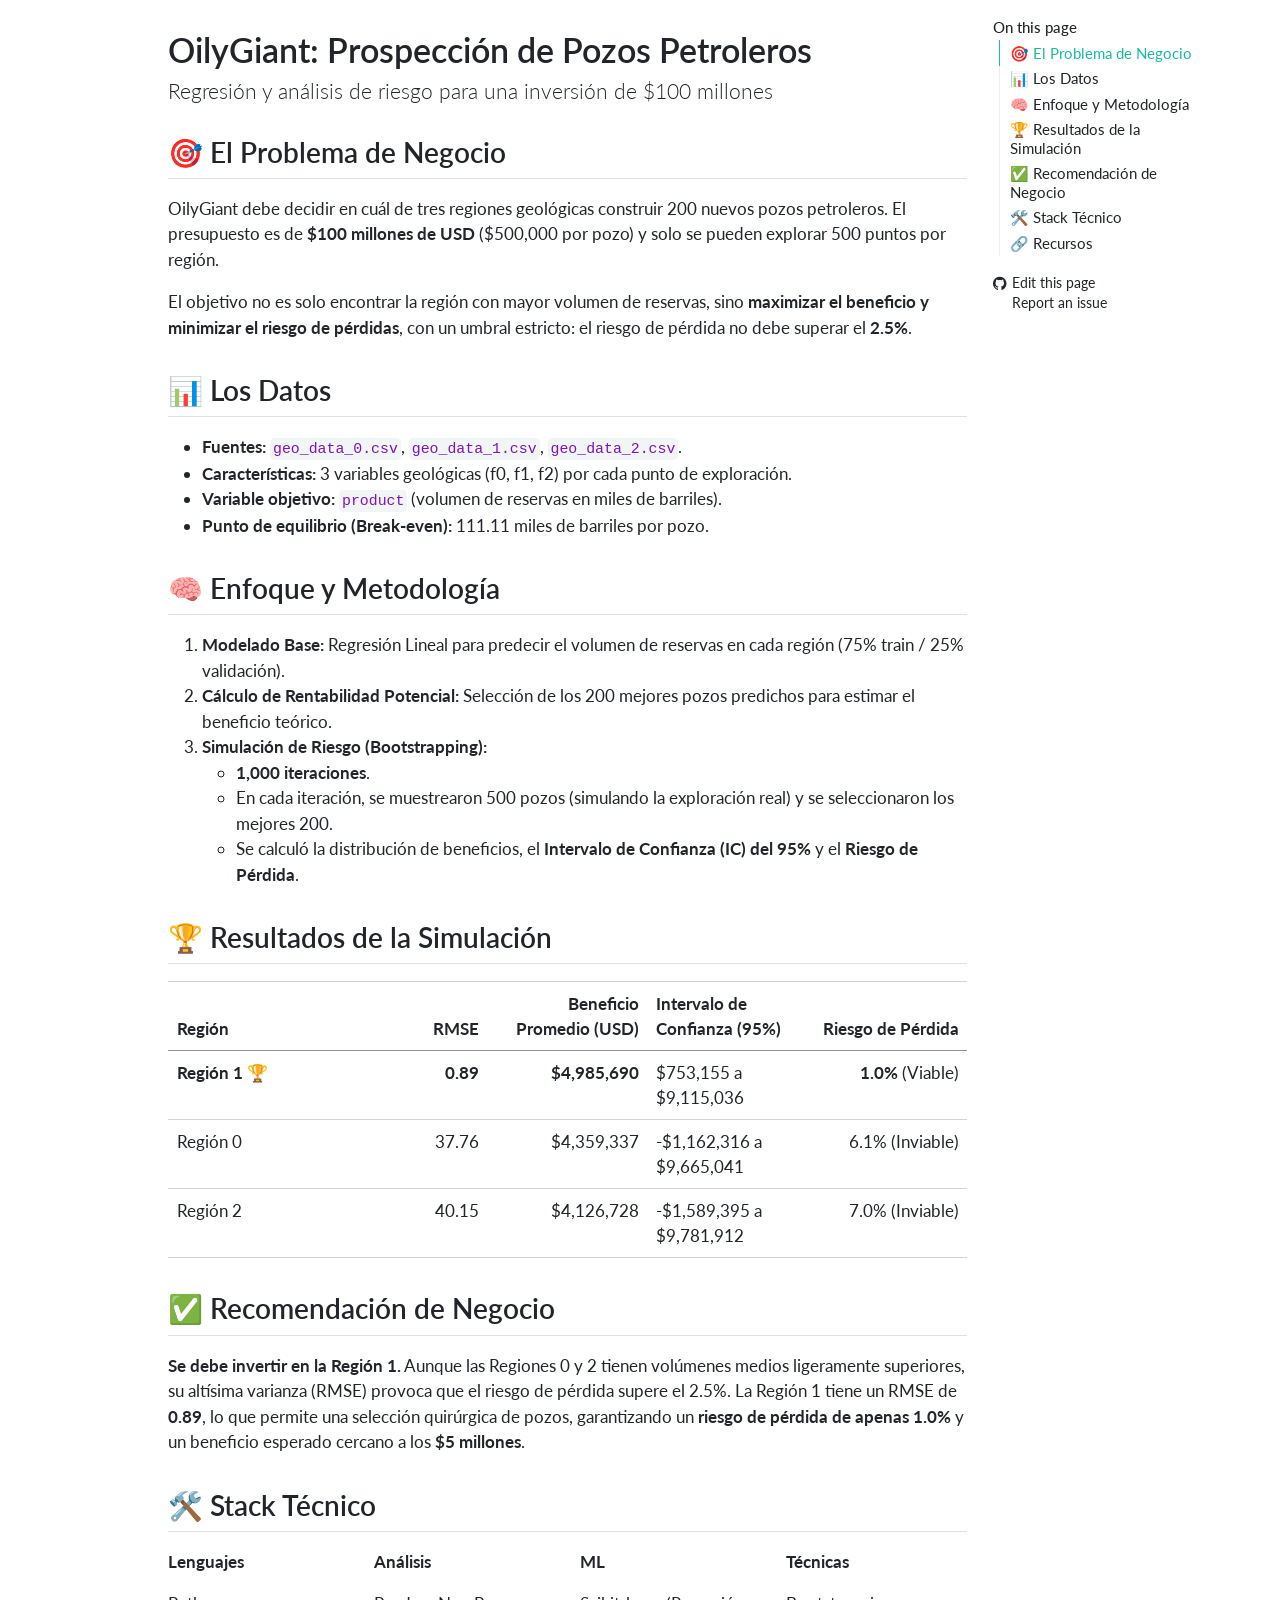
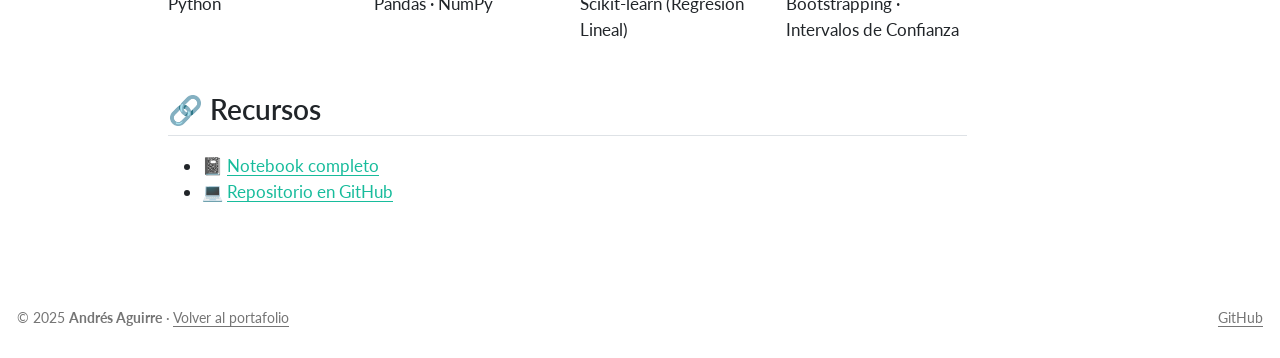
==== docs/index.html @ 96a45a3e "Añadida página web del proyecto Oilygiant" ====
<!DOCTYPE html>
<html xmlns="http://www.w3.org/1999/xhtml" lang="en" xml:lang="en"><head>

<meta charset="utf-8">
<meta name="generator" content="quarto-1.11.9">

<meta name="viewport" content="width=device-width, initial-scale=1.0, user-scalable=yes">


<title>OilyGiant: Prospección de Pozos Petroleros – OilyGiant — Prospección de Pozos Petroleros</title>
<style>
/* Default styles provided by pandoc.
** See https://pandoc.org/MANUAL.html#variables-for-html for config info.
*/
span.smallcaps{font-variant: small-caps;}
div.columns{display: flex; gap: 1.5em;}
div.column{flex: auto;}
@media screen {
div.columns{gap: min(4vw, 1.5em);}
div.column{overflow-x: auto;}
}
div.hanging-indent{margin-left: 1.5em; text-indent: -1.5em;}
ul.task-list{list-style: none;}
ul.task-list li input[type="checkbox"] {
  width: 0.8em;
  margin: 0 0.8em 0.2em -1em; /* quarto-specific, see https://github.com/quarto-dev/quarto-cli/issues/4556 */ 
  vertical-align: middle;
}
</style>


<script src="site_libs/quarto-nav/quarto-nav.js"></script>
<script src="site_libs/clipboard/clipboard.min.js"></script>
<script src="site_libs/quarto-search/autocomplete.umd.js"></script>
<script src="site_libs/quarto-search/fuse.min.js"></script>
<script src="site_libs/quarto-search/quarto-search.js"></script>
<meta name="quarto:offset" content="./">
<script src="site_libs/quarto-html/quarto.js" type="module"></script>
<script src="site_libs/quarto-html/tabsets/tabsets.js" type="module"></script>
<script src="site_libs/quarto-html/scrollable-regions/scrollable-regions.js" type="module"></script>
<script src="site_libs/quarto-html/popper.min.js"></script>
<script src="site_libs/quarto-html/tippy.umd.min.js"></script>
<script src="site_libs/quarto-html/anchor.min.js"></script>
<link href="site_libs/quarto-html/tippy.css" rel="stylesheet">
<link href="site_libs/quarto-html/quarto-syntax-highlighting-63b5708e65d6cd79cd7618c58d0c21e7.css" rel="stylesheet" id="quarto-text-highlighting-styles">
<script src="site_libs/bootstrap/bootstrap.min.js"></script>
<link href="site_libs/bootstrap/bootstrap-icons.css" rel="stylesheet">
<link href="site_libs/bootstrap/bootstrap-cc5e3c4564e6a35ead1008eca639be7c.min.css" rel="stylesheet" append-hash="true" id="quarto-bootstrap" data-mode="light">
<script id="quarto-search-options" type="application/json">{
  "location": "sidebar",
  "copy-button": false,
  "collapse-after": 3,
  "panel-placement": "start",
  "type": "textbox",
  "limit": 50,
  "keyboard-shortcut": [
    "f",
    "/",
    "s"
  ],
  "show-item-context": false,
  "language": {
    "search-no-results-text": "No results",
    "search-matching-documents-text": "matching documents",
    "search-copy-link-title": "Copy link to search",
    "search-hide-matches-text": "Hide additional matches",
    "search-more-match-text": "more match in this document",
    "search-more-matches-text": "more matches in this document",
    "search-clear-button-title": "Clear",
    "search-text-placeholder": "",
    "search-detached-cancel-button-title": "Cancel",
    "search-submit-button-title": "Submit",
    "search-label": "Search"
  }
}</script>


</head>

<body class="quarto-light"><a id="quarto-skip-link" class="visually-hidden-focusable" href="#quarto-document-content">Skip to main content</a>

<div id="quarto-search-results"></div>
<!-- content -->
<div id="quarto-content" class="quarto-container page-columns page-rows-contents page-layout-article">
<!-- sidebar -->
<!-- margin-sidebar -->
    <div id="quarto-margin-sidebar" class="sidebar margin-sidebar">
        <nav id="TOC" role="doc-toc" aria-labelledby="toc-title" class="toc-active">
    <h2 id="toc-title">On this page</h2>
   
  <ul>
  <li><a href="#el-problema-de-negocio" id="toc-el-problema-de-negocio" class="nav-link active" data-scroll-target="#el-problema-de-negocio">🎯 El Problema de Negocio</a></li>
  <li><a href="#los-datos" id="toc-los-datos" class="nav-link" data-scroll-target="#los-datos">📊 Los Datos</a></li>
  <li><a href="#enfoque-y-metodología" id="toc-enfoque-y-metodología" class="nav-link" data-scroll-target="#enfoque-y-metodología">🧠 Enfoque y Metodología</a></li>
  <li><a href="#resultados-de-la-simulación" id="toc-resultados-de-la-simulación" class="nav-link" data-scroll-target="#resultados-de-la-simulación">🏆 Resultados de la Simulación</a></li>
  <li><a href="#recomendación-de-negocio" id="toc-recomendación-de-negocio" class="nav-link" data-scroll-target="#recomendación-de-negocio">✅ Recomendación de Negocio</a></li>
  <li><a href="#stack-técnico" id="toc-stack-técnico" class="nav-link" data-scroll-target="#stack-técnico">🛠️ Stack Técnico</a></li>
  <li><a href="#recursos" id="toc-recursos" class="nav-link" data-scroll-target="#recursos">🔗 Recursos</a></li>
  </ul>
<div class="toc-actions"><ul><li><a href="https://github.com/andagui-ds/oilygiant-oil-well-investment/edit/main/index.qmd" class="toc-action"><i class="bi bi-github"></i>Edit this page</a></li><li><a href="https://github.com/andagui-ds/oilygiant-oil-well-investment/issues/new" class="toc-action"><i class="bi empty"></i>Report an issue</a></li></ul></div></nav>
    </div>
<!-- main -->
<main class="content" id="quarto-document-content" tabindex="-1">

<header id="title-block-header" class="quarto-title-block default">
<div class="quarto-title">
<h1 class="title">OilyGiant: Prospección de Pozos Petroleros</h1>
<p class="subtitle lead">Regresión y análisis de riesgo para una inversión de $100 millones</p>
</div>



<div class="quarto-title-meta">

    
  
    
  </div>
  


</header>


<section id="el-problema-de-negocio" class="level2">
<h2 class="anchored" data-anchor-id="el-problema-de-negocio">🎯 El Problema de Negocio</h2>
<p>OilyGiant debe decidir en cuál de tres regiones geológicas construir 200 nuevos pozos petroleros. El presupuesto es de <strong>$100 millones de USD</strong> ($500,000 por pozo) y solo se pueden explorar 500 puntos por región.</p>
<p>El objetivo no es solo encontrar la región con mayor volumen de reservas, sino <strong>maximizar el beneficio y minimizar el riesgo de pérdidas</strong>, con un umbral estricto: el riesgo de pérdida no debe superar el <strong>2.5%</strong>.</p>
</section>
<section id="los-datos" class="level2">
<h2 class="anchored" data-anchor-id="los-datos">📊 Los Datos</h2>
<ul>
<li><strong>Fuentes:</strong> <code>geo_data_0.csv</code>, <code>geo_data_1.csv</code>, <code>geo_data_2.csv</code>.</li>
<li><strong>Características:</strong> 3 variables geológicas (f0, f1, f2) por cada punto de exploración.</li>
<li><strong>Variable objetivo:</strong> <code>product</code> (volumen de reservas en miles de barriles).</li>
<li><strong>Punto de equilibrio (Break-even):</strong> 111.11 miles de barriles por pozo.</li>
</ul>
</section>
<section id="enfoque-y-metodología" class="level2">
<h2 class="anchored" data-anchor-id="enfoque-y-metodología">🧠 Enfoque y Metodología</h2>
<ol type="1">
<li><strong>Modelado Base:</strong> Regresión Lineal para predecir el volumen de reservas en cada región (75% train / 25% validación).</li>
<li><strong>Cálculo de Rentabilidad Potencial:</strong> Selección de los 200 mejores pozos predichos para estimar el beneficio teórico.</li>
<li><strong>Simulación de Riesgo (Bootstrapping):</strong>
<ul>
<li><strong>1,000 iteraciones</strong>.</li>
<li>En cada iteración, se muestrearon 500 pozos (simulando la exploración real) y se seleccionaron los mejores 200.</li>
<li>Se calculó la distribución de beneficios, el <strong>Intervalo de Confianza (IC) del 95%</strong> y el <strong>Riesgo de Pérdida</strong>.</li>
</ul></li>
</ol>
</section>
<section id="resultados-de-la-simulación" class="level2">
<h2 class="anchored" data-anchor-id="resultados-de-la-simulación">🏆 Resultados de la Simulación</h2>
<table class="caption-top table">
<colgroup>
<col style="width: 20%">
<col style="width: 20%">
<col style="width: 20%">
<col style="width: 20%">
<col style="width: 20%">
</colgroup>
<thead>
<tr class="header">
<th style="text-align: left;">Región</th>
<th style="text-align: right;">RMSE</th>
<th style="text-align: right;">Beneficio Promedio (USD)</th>
<th style="text-align: left;">Intervalo de Confianza (95%)</th>
<th style="text-align: right;">Riesgo de Pérdida</th>
</tr>
</thead>
<tbody>
<tr class="odd">
<td style="text-align: left;"><strong>Región 1</strong> 🏆</td>
<td style="text-align: right;"><strong>0.89</strong></td>
<td style="text-align: right;"><strong>$4,985,690</strong></td>
<td style="text-align: left;">$753,155 a $9,115,036</td>
<td style="text-align: right;"><strong>1.0%</strong> (Viable)</td>
</tr>
<tr class="even">
<td style="text-align: left;">Región 0</td>
<td style="text-align: right;">37.76</td>
<td style="text-align: right;">$4,359,337</td>
<td style="text-align: left;">-$1,162,316 a $9,665,041</td>
<td style="text-align: right;">6.1% (Inviable)</td>
</tr>
<tr class="odd">
<td style="text-align: left;">Región 2</td>
<td style="text-align: right;">40.15</td>
<td style="text-align: right;">$4,126,728</td>
<td style="text-align: left;">-$1,589,395 a $9,781,912</td>
<td style="text-align: right;">7.0% (Inviable)</td>
</tr>
</tbody>
</table>
</section>
<section id="recomendación-de-negocio" class="level2">
<h2 class="anchored" data-anchor-id="recomendación-de-negocio">✅ Recomendación de Negocio</h2>
<p><strong>Se debe invertir en la Región 1.</strong> Aunque las Regiones 0 y 2 tienen volúmenes medios ligeramente superiores, su altísima varianza (RMSE) provoca que el riesgo de pérdida supere el 2.5%. La Región 1 tiene un RMSE de <strong>0.89</strong>, lo que permite una selección quirúrgica de pozos, garantizando un <strong>riesgo de pérdida de apenas 1.0%</strong> y un beneficio esperado cercano a los <strong>$5 millones</strong>.</p>
</section>
<section id="stack-técnico" class="level2">
<h2 class="anchored" data-anchor-id="stack-técnico">🛠️ Stack Técnico</h2>
<div class="grid">
<div class="g-col-6 g-col-md-3">
<p><strong>Lenguajes</strong></p>
<p>Python</p>
</div>
<div class="g-col-6 g-col-md-3">
<p><strong>Análisis</strong></p>
<p>Pandas · NumPy</p>
</div>
<div class="g-col-6 g-col-md-3">
<p><strong>ML</strong></p>
<p>Scikit-learn (Regresión Lineal)</p>
</div>
<div class="g-col-6 g-col-md-3">
<p><strong>Técnicas</strong></p>
<p>Bootstrapping · Intervalos de Confianza</p>
</div>
</div>
</section>
<section id="recursos" class="level2">
<h2 class="anchored" data-anchor-id="recursos">🔗 Recursos</h2>
<ul>
<li>📓 <a href="notebooks/analisis-oilygiant.ipynb" target="_blank">Notebook completo</a></li>
<li>💻 <a href="https://github.com/andagui-ds/oilygiant-oil-well-investment" target="_blank">Repositorio en GitHub</a></li>
</ul>


</section>

</main> <!-- /main -->
<script id="quarto-html-after-body" type="application/javascript">
  window.document.addEventListener("DOMContentLoaded", function (event) {
    const icon = "";
    const anchorJS = new window.AnchorJS();
    anchorJS.options = {
      placement: 'right',
      icon: icon
    };
    anchorJS.add('.anchored');
    const isCodeAnnotation = (el) => {
      for (const clz of el.classList) {
        if (clz.startsWith('code-annotation-')) {                     
          return true;
        }
      }
      return false;
    }
    const onCopySuccess = function(e) {
      // button target
      const button = e.trigger;
      // don't keep focus
      button.blur();
      // flash "checked"
      button.classList.add('code-copy-button-checked');
      var currentTitle = button.getAttribute("title");
      button.setAttribute("title", "Copied!");
      let tooltip;
      if (window.bootstrap) {
        button.setAttribute("data-bs-toggle", "tooltip");
        button.setAttribute("data-bs-placement", "left");
        button.setAttribute("data-bs-title", "Copied!");
        tooltip = new bootstrap.Tooltip(button, 
          { trigger: "manual", 
            customClass: "code-copy-button-tooltip",
            offset: [0, -8]});
        tooltip.show();    
      }
      setTimeout(function() {
        if (tooltip) {
          tooltip.hide();
          button.removeAttribute("data-bs-title");
          button.removeAttribute("data-bs-toggle");
          button.removeAttribute("data-bs-placement");
        }
        button.setAttribute("title", currentTitle);
        button.classList.remove('code-copy-button-checked');
      }, 1000);
      // clear code selection
      e.clearSelection();
    }
    const getTextToCopy = function(trigger) {
      const outerScaffold = trigger.parentElement.cloneNode(true);
      const codeEl = outerScaffold.querySelector('code');
      for (const childEl of codeEl.children) {
        if (isCodeAnnotation(childEl)) {
          childEl.remove();
        }
      }
      return codeEl.innerText;
    }
    const clipboard = new window.ClipboardJS('.code-copy-button:not([data-in-quarto-modal])', {
      text: getTextToCopy
    });
    clipboard.on('success', onCopySuccess);
    if (window.document.getElementById('quarto-embedded-source-code-modal')) {
      const clipboardModal = new window.ClipboardJS('.code-copy-button[data-in-quarto-modal]', {
        text: getTextToCopy,
        container: window.document.getElementById('quarto-embedded-source-code-modal')
      });
      clipboardModal.on('success', onCopySuccess);
    }
      var localhostRegex = new RegExp(/^(?:http|https):\/\/localhost\:?[0-9]*\//);
      var mailtoRegex = new RegExp(/^mailto:/);
        var filterRegex = new RegExp('/' + window.location.host + '/');
      var isInternal = (href) => {
          return filterRegex.test(href) || localhostRegex.test(href) || mailtoRegex.test(href);
      }
      // Inspect non-navigation links and adorn them if external
      window.quartoDecorateExternalLinks = function (root) {
     var links = (root || window.document).querySelectorAll('a[href]:not(.nav-link):not(.navbar-brand):not(.toc-action):not(.sidebar-link):not(.sidebar-item-toggle):not(.pagination-link):not(.no-external):not([aria-hidden]):not(.dropdown-item):not(.quarto-navigation-tool):not(.about-link)');
      for (var i=0; i<links.length; i++) {
        const link = links[i];
        if (!isInternal(link.href)) {
          // undo the damage that might have been done by quarto-nav.js in the case of
          // links that we want to consider external
          if (link.dataset.originalHref !== undefined) {
            link.href = link.dataset.originalHref;
          }
          if (!link.classList.contains('no-external-icon')) {
          }
        }
      }
      };
      window.quartoDecorateExternalLinks(window.document);
    // Esc closes the popup (WCAG 1.4.13) and focus leaving both trigger and
    // popup closes it (WCAG 2.4.11); tippy handles neither for interactive popups.
    const hideOnEscAndFocusOut = {
      name: 'hideOnEscAndFocusOut',
      defaultValue: true,
      fn(instance) {
        const dismiss = () => {
          // A show scheduled by the trigger delay would otherwise reopen it
          instance.clearDelayTimeouts();
          instance.hide();
        };
        const onKeyDown = (event) => {
          if (event.key !== 'Escape') {
            return;
          }
          // Keep Esc from also reaching page handlers (e.g. reveal.js overview),
          // except an open reveal.js slide menu, which Esc should close too.
          // The menu handles keys only when its keyboard option is on.
          const menuHandlesEsc = window.Reveal?.getPlugin?.('menu')?.isOpen() &&
            window.Reveal.getConfig().menu?.keyboard !== false;
          if (!menuHandlesEsc) {
            event.stopPropagation();
          }
          if (instance.popper.contains(window.document.activeElement)) {
            // Disabled while refocusing so the focus trigger does not reopen it
            instance.disable();
            instance.reference.focus();
            instance.enable();
          }
          dismiss();
        };
        const onFocusOut = (event) => {
          const target = event.relatedTarget;
          if (target && !instance.reference.contains(target) &&
              !instance.popper.contains(target)) {
            dismiss();
          }
        };
        // On the trigger too: a click trigger (code-annotations: select) has no
        // blur handling. Attached for the instance's lifetime so leaving the
        // trigger also cancels a show still pending on the trigger delay.
        instance.reference.addEventListener('focusout', onFocusOut);
        return {
          onShow() {
            window.document.addEventListener('keydown', onKeyDown, true);
            instance.popper.addEventListener('focusout', onFocusOut);
          },
          onHide() {
            window.document.removeEventListener('keydown', onKeyDown, true);
            instance.popper.removeEventListener('focusout', onFocusOut);
          },
          onDestroy() {
            instance.reference.removeEventListener('focusout', onFocusOut);
          },
        };
      },
    };
    function tippyHover(el, contentFn, onTriggerFn, onUntriggerFn) {
      const config = {
        allowHTML: true,
        maxWidth: 500,
        delay: 100,
        arrow: false,
        appendTo: function(el) {
            return el.parentElement;
        },
        interactive: true,
        interactiveBorder: 10,
        theme: 'quarto',
        placement: 'bottom-start',
        plugins: [hideOnEscAndFocusOut],
      };
      if (contentFn) {
        config.content = contentFn;
      }
      if (onTriggerFn) {
        config.onTrigger = onTriggerFn;
      }
      if (onUntriggerFn) {
        config.onUntrigger = onUntriggerFn;
      }
      window.tippy(el, config); 
    }
    const noterefs = window.document.querySelectorAll('a[role="doc-noteref"]');
    for (var i=0; i<noterefs.length; i++) {
      const ref = noterefs[i];
      tippyHover(ref, function() {
        // use id or data attribute instead here
        let href = ref.getAttribute('data-footnote-href') || ref.getAttribute('href');
        try { href = new URL(href).hash; } catch {}
        const id = href.replace(/^#\/?/, "");
        const note = window.document.getElementById(id);
        if (note) {
          return note.innerHTML;
        } else {
          return "";
        }
      });
    }
    const xrefs = window.document.querySelectorAll('a.quarto-xref');
    const processXRef = (id, note) => {
      // Strip column container classes
      const stripColumnClz = (el) => {
        el.classList.remove("page-full", "page-columns");
        if (el.children) {
          for (const child of el.children) {
            stripColumnClz(child);
          }
        }
      }
      stripColumnClz(note)
      if (id === null || id.startsWith('sec-')) {
        // Special case sections, only their first couple elements
        const container = document.createElement("div");
        if (note.children && note.children.length > 2) {
          container.appendChild(note.children[0].cloneNode(true));
          for (let i = 1; i < note.children.length; i++) {
            const child = note.children[i];
            if (child.tagName === "P" && child.innerText === "") {
              continue;
            } else {
              container.appendChild(child.cloneNode(true));
              break;
            }
          }
          if (window.Quarto?.typesetMath) {
            window.Quarto.typesetMath(container);
          }
          return container.innerHTML
        } else {
          if (window.Quarto?.typesetMath) {
            window.Quarto.typesetMath(note);
          }
          return note.innerHTML;
        }
      } else {
        // Remove any anchor links if they are present
        const anchorLink = note.querySelector('a.anchorjs-link');
        if (anchorLink) {
          anchorLink.remove();
        }
        if (window.Quarto?.typesetMath) {
          window.Quarto.typesetMath(note);
        }
        if (note.classList.contains("callout")) {
          return note.outerHTML;
        } else {
          return note.innerHTML;
        }
      }
    }
    for (var i=0; i<xrefs.length; i++) {
      const xref = xrefs[i];
      tippyHover(xref, undefined, function(instance) {
        instance.disable();
        let url = xref.getAttribute('href');
        let hash = undefined; 
        if (url.startsWith('#')) {
          hash = url;
        } else {
          try { hash = new URL(url).hash; } catch {}
        }
        if (hash) {
          const id = hash.replace(/^#\/?/, "");
          const note = window.document.getElementById(id);
          if (note !== null) {
            try {
              const html = processXRef(id, note.cloneNode(true));
              instance.setContent(html);
            } finally {
              instance.enable();
              instance.show();
            }
          } else {
            // See if we can fetch this
            fetch(url.split('#')[0])
            .then(res => res.text())
            .then(html => {
              const parser = new DOMParser();
              const htmlDoc = parser.parseFromString(html, "text/html");
              const note = htmlDoc.getElementById(id);
              if (note !== null) {
                const html = processXRef(id, note);
                instance.setContent(html);
              } 
            }).finally(() => {
              instance.enable();
              instance.show();
            });
          }
        } else {
          // See if we can fetch a full url (with no hash to target)
          // This is a special case and we should probably do some content thinning / targeting
          fetch(url)
          .then(res => res.text())
          .then(html => {
            const parser = new DOMParser();
            const htmlDoc = parser.parseFromString(html, "text/html");
            const note = htmlDoc.querySelector('main.content');
            if (note !== null) {
              // This should only happen for chapter cross references
              // (since there is no id in the URL)
              // remove the first header
              if (note.children.length > 0 && note.children[0].tagName === "HEADER") {
                note.children[0].remove();
              }
              const html = processXRef(null, note);
              instance.setContent(html);
            } 
          }).finally(() => {
            instance.enable();
            instance.show();
          });
        }
      }, function(instance) {
      });
    }
        let selectedAnnoteEl;
        const selectorForAnnotation = ( cell, annotation) => {
          let cellAttr = 'data-code-cell="' + cell + '"';
          let lineAttr = 'data-code-annotation="' +  annotation + '"';
          const selector = 'span[' + cellAttr + '][' + lineAttr + ']';
          return selector;
        }
        const selectCodeLines = (annoteEl) => {
          const doc = window.document;
          const targetCell = annoteEl.getAttribute("data-target-cell");
          const targetAnnotation = annoteEl.getAttribute("data-target-annotation");
          const annoteSpan = window.document.querySelector(selectorForAnnotation(targetCell, targetAnnotation));
          const lines = annoteSpan.getAttribute("data-code-lines").split(",");
          const lineIds = lines.map((line) => {
            return targetCell + "-" + line;
          })
          // Each band is positioned against its own containing block, which is
          // not the offsetParent of the lines, so place it from client rects.
          const placeBand = (band, firstEl, lastEl, codeBlock) => {
            const container = band.offsetParent;
            if (container === null) {
              return;
            }
            const containerRect = container.getBoundingClientRect();
            // Reveal.js scales slides with a transform, so convert client
            // pixels back to the CSS pixels of the container.
            const scale = containerRect.height / container.offsetHeight || 1;
            const firstRect = firstEl.getBoundingClientRect();
            const lastRect = lastEl.getBoundingClientRect();
            const top = (firstRect.top - containerRect.top) / scale - container.clientTop + container.scrollTop;
            const height = (lastRect.bottom - firstRect.top) / scale;
            band.style.top = top - 2 + "px";
            band.style.height = height + 4 + "px";
            if (codeBlock) {
              // Without the copy button wrapper, the containing block is wider
              // than the code block, so span the code block explicitly.
              const blockRect = codeBlock.getBoundingClientRect();
              band.style.left = (blockRect.left - containerRect.left) / scale - container.clientLeft + container.scrollLeft + "px";
              band.style.width = blockRect.width / scale + "px";
            }
          };
          if (lineIds.length > 0) {
            const el = window.document.getElementById(lineIds[0]);
            const lastEl = window.document.getElementById(lineIds[lineIds.length - 1]);
            const parent = el.parentElement.parentElement;
            // cook up a div (if necessary) and position it
            let div = window.document.getElementById("code-annotation-line-highlight");
            if (div === null) {
              div = window.document.createElement("div");
              div.setAttribute("id", "code-annotation-line-highlight");
              div.style.position = 'absolute';
              parent.appendChild(div);
            }
            placeBand(div, el, lastEl, parent.closest("div.sourceCode") || parent);
            let gutterDiv = window.document.getElementById("code-annotation-line-highlight-gutter");
            if (gutterDiv === null) {
              gutterDiv = window.document.createElement("div");
              gutterDiv.setAttribute("id", "code-annotation-line-highlight-gutter");
              gutterDiv.style.position = 'absolute';
              const codeCell = window.document.getElementById(targetCell);
              const gutter = codeCell.querySelector('.code-annotation-gutter');
              gutter.appendChild(gutterDiv);
            }
            placeBand(gutterDiv, el, lastEl);
            selectedAnnoteEl = annoteEl;
          }
        };
        const unselectCodeLines = () => {
          const elementsIds = ["code-annotation-line-highlight", "code-annotation-line-highlight-gutter"];
          elementsIds.forEach((elId) => {
            const div = window.document.getElementById(elId);
            if (div) {
              div.remove();
            }
          });
          selectedAnnoteEl = undefined;
        };
          // Handle positioning of the toggle
      window.addEventListener(
        "resize",
        throttle(() => {
          elRect = undefined;
          if (selectedAnnoteEl) {
            selectCodeLines(selectedAnnoteEl);
          }
        }, 10)
      );
      function throttle(fn, ms) {
      let throttle = false;
      let timer;
        return (...args) => {
          if(!throttle) { // first call gets through
              fn.apply(this, args);
              throttle = true;
          } else { // all the others get throttled
              if(timer) clearTimeout(timer); // cancel #2
              timer = setTimeout(() => {
                fn.apply(this, args);
                timer = throttle = false;
              }, ms);
          }
        };
      }
        // Attach click handler to the DT
        const annoteDls = window.document.querySelectorAll('dt[data-target-cell]');
        for (const annoteDlNode of annoteDls) {
          annoteDlNode.addEventListener('click', (event) => {
            const clickedEl = event.target;
            if (clickedEl !== selectedAnnoteEl) {
              unselectCodeLines();
              const activeEl = window.document.querySelector('dt[data-target-cell].code-annotation-active');
              if (activeEl) {
                activeEl.classList.remove('code-annotation-active');
              }
              selectCodeLines(clickedEl);
              clickedEl.classList.add('code-annotation-active');
            } else {
              // Unselect the line
              unselectCodeLines();
              clickedEl.classList.remove('code-annotation-active');
            }
          });
        }
    const findCites = (el) => {
      const parentEl = el.parentElement;
      if (parentEl) {
        const cites = parentEl.dataset.cites;
        if (cites) {
          return {
            el,
            cites: cites.split(' ')
          };
        } else {
          return findCites(el.parentElement)
        }
      } else {
        return undefined;
      }
    };
    var bibliorefs = window.document.querySelectorAll('a[role="doc-biblioref"]');
    for (var i=0; i<bibliorefs.length; i++) {
      const ref = bibliorefs[i];
      const citeInfo = findCites(ref);
      if (citeInfo) {
        tippyHover(citeInfo.el, function() {
          var popup = window.document.createElement('div');
          citeInfo.cites.forEach(function(cite) {
            var citeDiv = window.document.createElement('div');
            citeDiv.classList.add('hanging-indent');
            citeDiv.classList.add('csl-entry');
            var biblioDiv = window.document.getElementById('ref-' + cite);
            if (biblioDiv) {
              citeDiv.innerHTML = biblioDiv.innerHTML;
            }
            popup.appendChild(citeDiv);
          });
          return popup.innerHTML;
        });
      }
    }
  });
  </script>
  <script type="application/javascript">
  window.quartoScrollableRegionsLabels = {"code":"Scrollable code","output":"Scrollable output"};
  </script>
</div> <!-- /content -->
<footer class="footer">
  <div class="nav-footer">
    <div class="nav-footer-left">
<p>© 2025 <strong>Andrés Aguirre</strong> · <a href="https://andagui-ds.github.io/portfolio/">Volver al portafolio</a></p>
</div>   
    <div class="nav-footer-center">
      &nbsp;
    <div class="toc-actions d-sm-block d-md-none"><ul><li><a href="https://github.com/andagui-ds/oilygiant-oil-well-investment/edit/main/index.qmd" class="toc-action"><i class="bi bi-github"></i>Edit this page</a></li><li><a href="https://github.com/andagui-ds/oilygiant-oil-well-investment/issues/new" class="toc-action"><i class="bi empty"></i>Report an issue</a></li></ul></div></div>
    <div class="nav-footer-right">
<p><a href="https://github.com/andagui-ds/oilygiant-oil-well-investment">GitHub</a></p>
</div>
  </div>
</footer>




</body></html>
---- docs/site_libs/quarto-html/tippy.css ----
.tippy-box[data-animation=fade][data-state=hidden]{opacity:0}[data-tippy-root]{max-width:calc(100vw - 10px)}.tippy-box{position:relative;background-color:#333;color:#fff;border-radius:4px;font-size:14px;line-height:1.4;white-space:normal;outline:0;transition-property:transform,visibility,opacity}.tippy-box[data-placement^=top]>.tippy-arrow{bottom:0}.tippy-box[data-placement^=top]>.tippy-arrow:before{bottom:-7px;left:0;border-width:8px 8px 0;border-top-color:initial;transform-origin:center top}.tippy-box[data-placement^=bottom]>.tippy-arrow{top:0}.tippy-box[data-placement^=bottom]>.tippy-arrow:before{top:-7px;left:0;border-width:0 8px 8px;border-bottom-color:initial;transform-origin:center bottom}.tippy-box[data-placement^=left]>.tippy-arrow{right:0}.tippy-box[data-placement^=left]>.tippy-arrow:before{border-width:8px 0 8px 8px;border-left-color:initial;right:-7px;transform-origin:center left}.tippy-box[data-placement^=right]>.tippy-arrow{left:0}.tippy-box[data-placement^=right]>.tippy-arrow:before{left:-7px;border-width:8px 8px 8px 0;border-right-color:initial;transform-origin:center right}.tippy-box[data-inertia][data-state=visible]{transition-timing-function:cubic-bezier(.54,1.5,.38,1.11)}.tippy-arrow{width:16px;height:16px;color:#333}.tippy-arrow:before{content:"";position:absolute;border-color:transparent;border-style:solid}.tippy-content{position:relative;padding:5px 9px;z-index:1}
---- docs/site_libs/quarto-html/quarto-syntax-highlighting-63b5708e65d6cd79cd7618c58d0c21e7.css ----
/* quarto syntax highlight colors */
:root {
  --quarto-hl-ot-color: #003B4F;
  --quarto-hl-at-color: #657422;
  --quarto-hl-ss-color: #20794D;
  --quarto-hl-an-color: #5E5E5E;
  --quarto-hl-fu-color: #4758AB;
  --quarto-hl-st-color: #20794D;
  --quarto-hl-cf-color: #003B4F;
  --quarto-hl-op-color: #5E5E5E;
  --quarto-hl-er-color: #AD0000;
  --quarto-hl-bn-color: #AD0000;
  --quarto-hl-al-color: #AD0000;
  --quarto-hl-va-color: #111111;
  --quarto-hl-bu-color: inherit;
  --quarto-hl-ex-color: inherit;
  --quarto-hl-pp-color: #AD0000;
  --quarto-hl-in-color: #5E5E5E;
  --quarto-hl-vs-color: #20794D;
  --quarto-hl-wa-color: #5E5E5E;
  --quarto-hl-do-color: #5E5E5E;
  --quarto-hl-im-color: #00769E;
  --quarto-hl-ch-color: #20794D;
  --quarto-hl-dt-color: #AD0000;
  --quarto-hl-fl-color: #AD0000;
  --quarto-hl-co-color: #5E5E5E;
  --quarto-hl-cv-color: #5E5E5E;
  --quarto-hl-cn-color: #8f5902;
  --quarto-hl-sc-color: #5E5E5E;
  --quarto-hl-dv-color: #AD0000;
  --quarto-hl-kw-color: #003B4F;
}

/* other quarto variables */
:root {
  --quarto-font-monospace: SFMono-Regular, Menlo, Monaco, Consolas, "Liberation Mono", "Courier New", monospace;
}

/* syntax highlight based on Pandoc's rules */
pre > code.sourceCode > span {
  color: #003B4F;
}

code.sourceCode > span {
  color: #003B4F;
}

div.sourceCode,
div.sourceCode pre.sourceCode {
  color: #003B4F;
}

/* Normal */
code span {
  color: #003B4F;
}

/* Alert */
code span.al {
  color: #AD0000;
  font-style: inherit;
}

/* Annotation */
code span.an {
  color: #5E5E5E;
  font-style: inherit;
}

/* Attribute */
code span.at {
  color: #657422;
  font-style: inherit;
}

/* BaseN */
code span.bn {
  color: #AD0000;
  font-style: inherit;
}

/* BuiltIn */
code span.bu {
  font-style: inherit;
}

/* ControlFlow */
code span.cf {
  color: #003B4F;
  font-weight: bold;
  font-style: inherit;
}

/* Char */
code span.ch {
  color: #20794D;
  font-style: inherit;
}

/* Constant */
code span.cn {
  color: #8f5902;
  font-style: inherit;
}

/* Comment */
code span.co {
  color: #5E5E5E;
  font-style: inherit;
}

/* CommentVar */
code span.cv {
  color: #5E5E5E;
  font-style: italic;
}

/* Documentation */
code span.do {
  color: #5E5E5E;
  font-style: italic;
}

/* DataType */
code span.dt {
  color: #AD0000;
  font-style: inherit;
}

/* DecVal */
code span.dv {
  color: #AD0000;
  font-style: inherit;
}

/* Error */
code span.er {
  color: #AD0000;
  font-style: inherit;
}

/* Extension */
code span.ex {
  font-style: inherit;
}

/* Float */
code span.fl {
  color: #AD0000;
  font-style: inherit;
}

/* Function */
code span.fu {
  color: #4758AB;
  font-style: inherit;
}

/* Import */
code span.im {
  color: #00769E;
  font-style: inherit;
}

/* Information */
code span.in {
  color: #5E5E5E;
  font-style: inherit;
}

/* Keyword */
code span.kw {
  color: #003B4F;
  font-weight: bold;
  font-style: inherit;
}

/* Operator */
code span.op {
  color: #5E5E5E;
  font-style: inherit;
}

/* Other */
code span.ot {
  color: #003B4F;
  font-style: inherit;
}

/* Preprocessor */
code span.pp {
  color: #AD0000;
  font-style: inherit;
}

/* SpecialChar */
code span.sc {
  color: #5E5E5E;
  font-style: inherit;
}

/* SpecialString */
code span.ss {
  color: #20794D;
  font-style: inherit;
}

/* String */
code span.st {
  color: #20794D;
  font-style: inherit;
}

/* Variable */
code span.va {
  color: #111111;
  font-style: inherit;
}

/* VerbatimString */
code span.vs {
  color: #20794D;
  font-style: inherit;
}

/* Warning */
code span.wa {
  color: #5E5E5E;
  font-style: italic;
}

.prevent-inlining {
  content: "</";
}

/*# sourceMappingURL=054cc16b9e9817627be6994582d2ffb5.css.map */
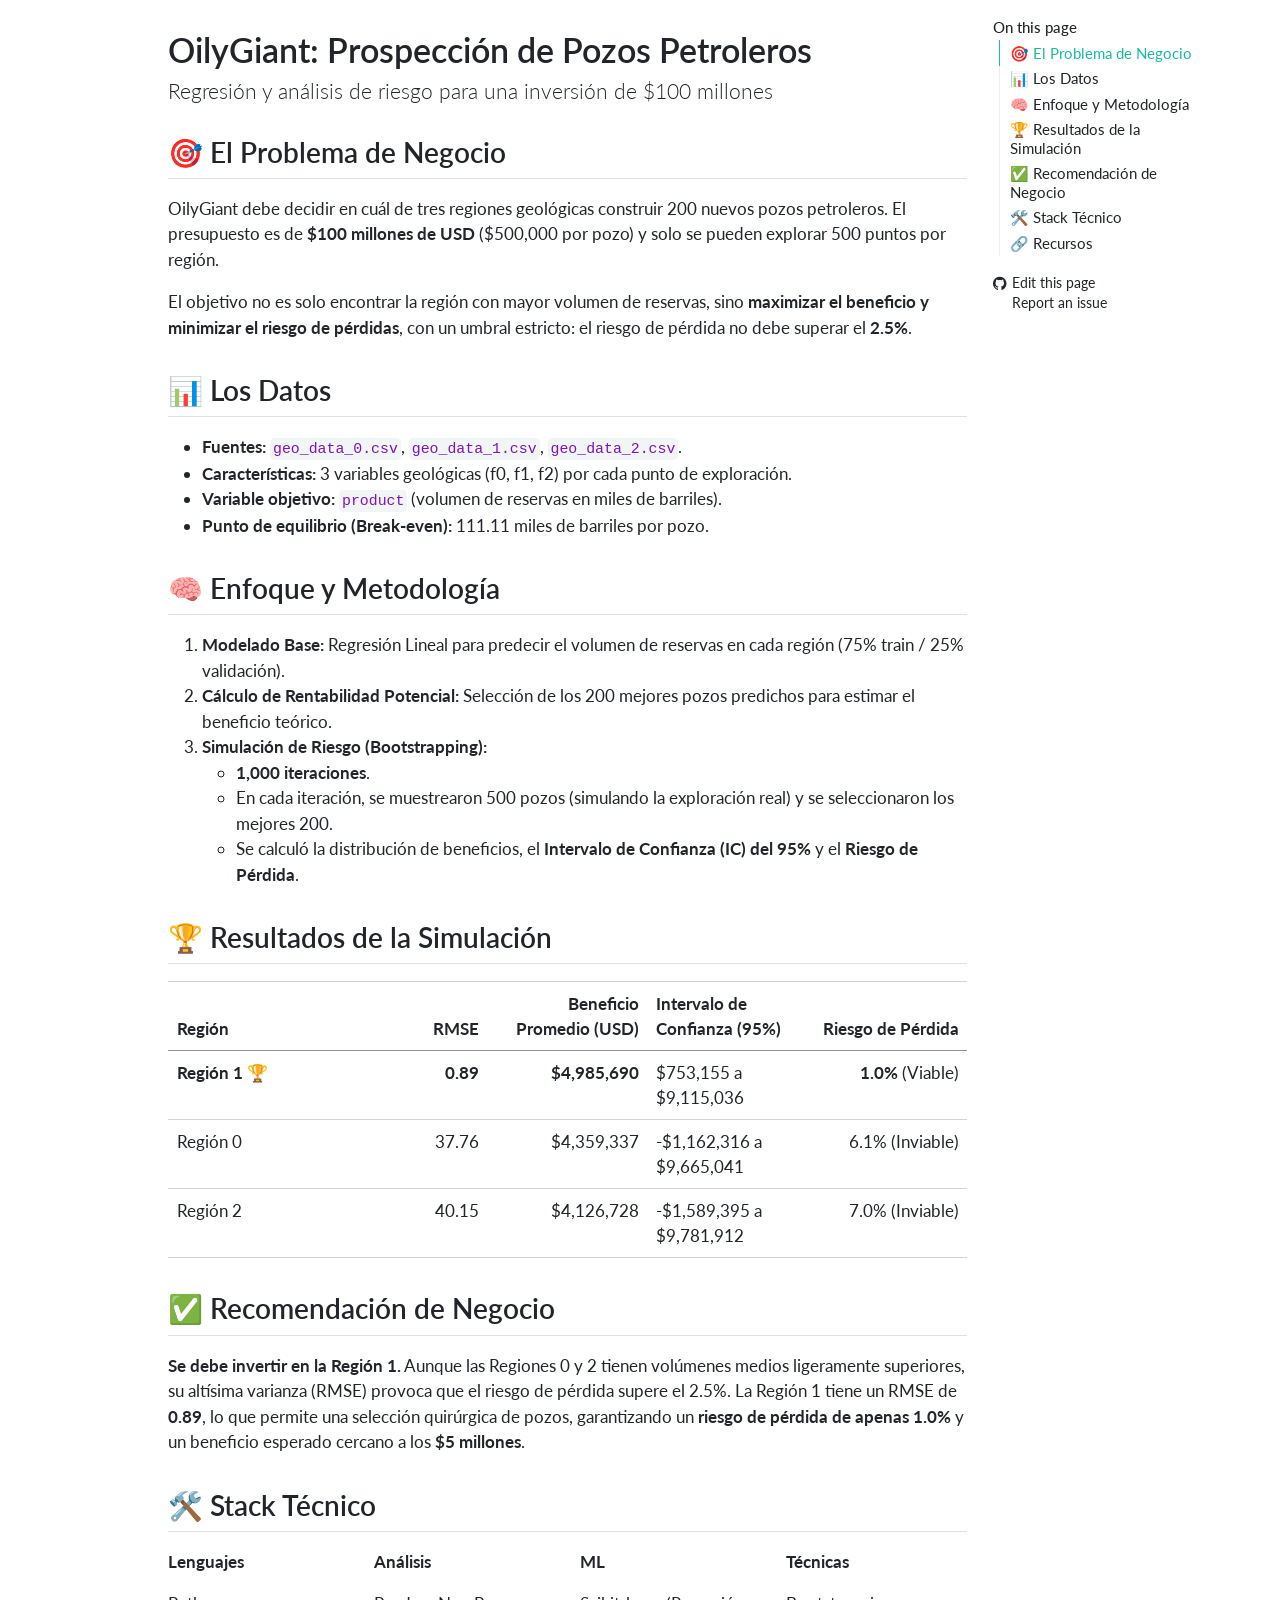
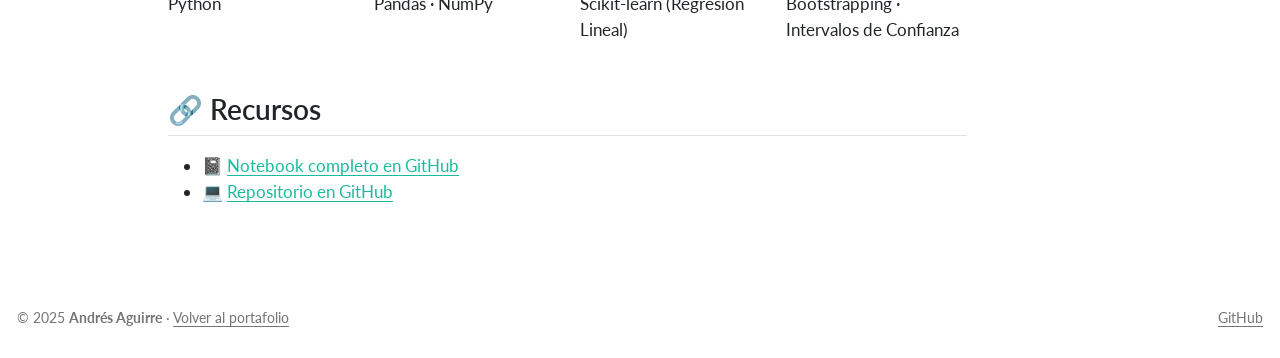
==== commit cdea66de: "Arreglado enlace de 404 al notebook en GitHub" ====
--- a/docs/index.html
+++ b/docs/index.html
@@ -221,7 +221,7 @@
 <section id="recursos" class="level2">
 <h2 class="anchored" data-anchor-id="recursos">🔗 Recursos</h2>
 <ul>
-<li>📓 <a href="notebooks/analisis-oilygiant.ipynb" target="_blank">Notebook completo</a></li>
+<li>📓 <a href="https://github.com/andagui-ds/oilygiant-oil-well-investment/blob/main/notebooks/analisis-oilygiant.ipynb" target="_blank">Notebook completo en GitHub</a></li>
 <li>💻 <a href="https://github.com/andagui-ds/oilygiant-oil-well-investment" target="_blank">Repositorio en GitHub</a></li>
 </ul>
 
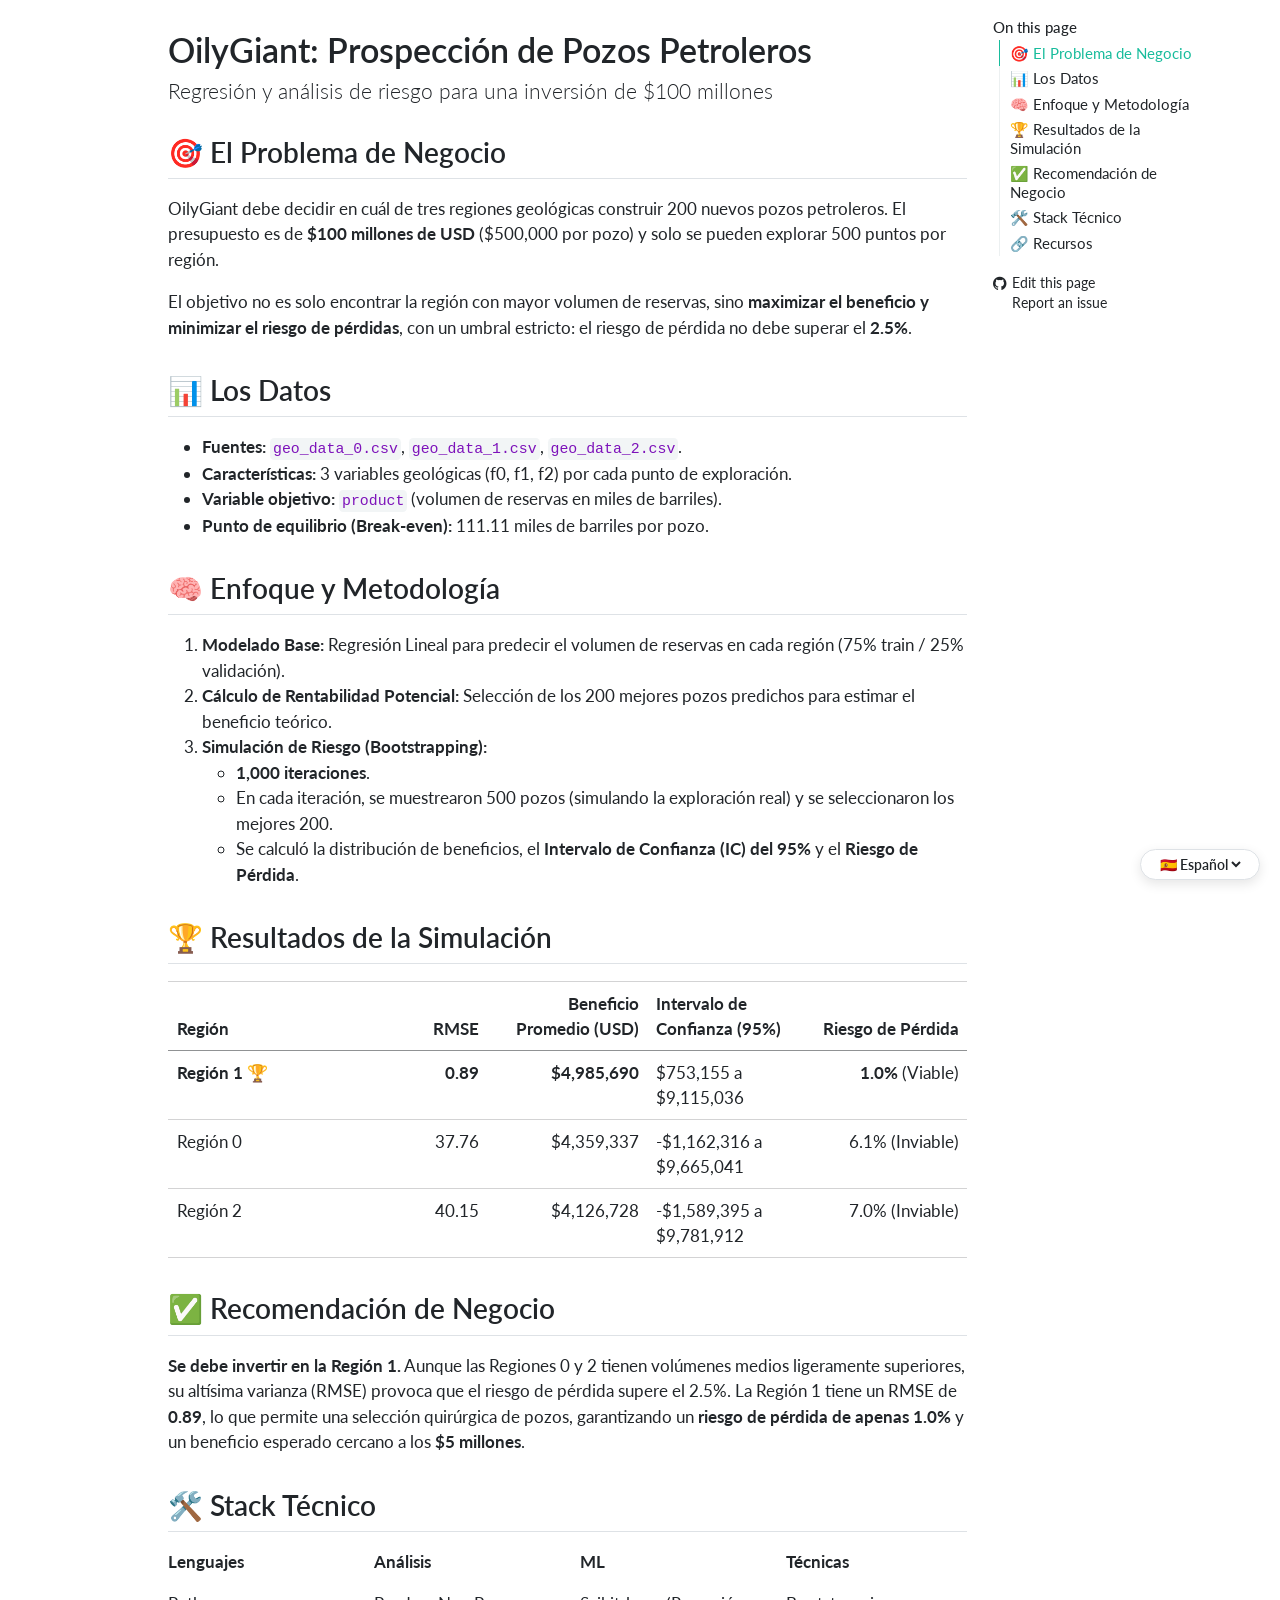
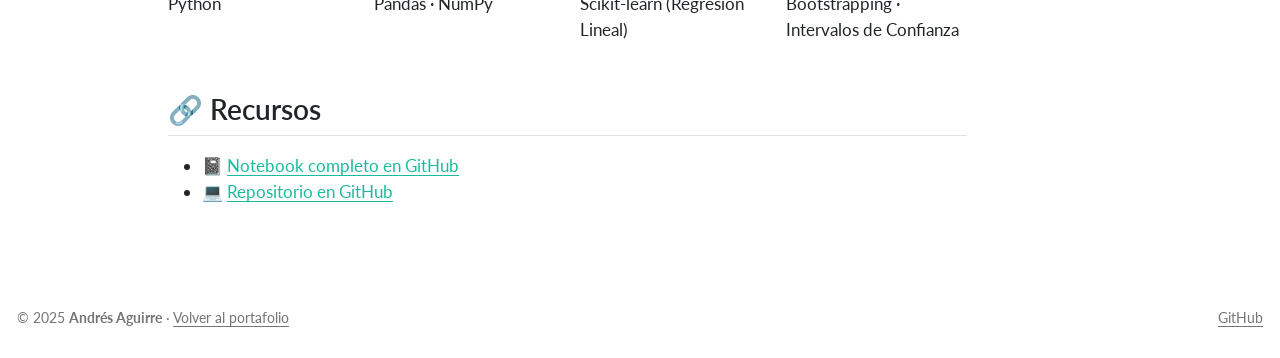
==== commit bc849632: "feat: añadido traductor al proyecto" ====
--- a/docs/index.html
+++ b/docs/index.html
@@ -229,6 +229,137 @@
 </section>
 
 </main> <!-- /main -->
+<!-- ESTILOS PARA OCULTAR LA BARRA SUPERIOR DE GOOGLE -->
+
+<style>
+
+    /* Oculta el iframe del banner superior */
+
+    .goog-te-banner-frame.skiptranslate {
+
+        display: none !important;
+
+        visibility: hidden !important;
+
+    }
+
+
+
+    /* Oculta el contenedor general y los tooltips flotantes */
+
+    .skiptranslate {
+
+        display: none !important;
+
+    }
+
+
+
+    #goog-gt-tt,
+
+    .goog-te-balloon-frame {
+
+        display: none !important;
+
+    }
+
+
+
+    /* Corrige el salto que provoca la barra al cargar */
+
+    body {
+
+        top: 0px !important;
+
+        position: static !important;
+
+    }
+
+</style>
+
+
+
+<!-- Contenedor del selector de idioma personalizado -->
+
+<div id="translate-container" style="position: fixed; bottom: 20px; right: 20px; z-index: 9999; background: var(--bs-body-bg); border: 1px solid var(--bs-border-color); border-radius: 50px; padding: 5px 15px; display: flex; align-items: center; box-shadow: 0 4px 12px rgba(0,0,0,0.1);">
+
+
+
+    <select id="lang-select" onchange="changeLanguage(this.value)" style="background: transparent; border: none; color: var(--bs-body-color); font-weight: 600; font-size: 14px; cursor: pointer; outline: none;">
+
+        <option value="es" style="color: black;">🇪🇸 Español</option>
+
+        <option value="en" style="color: black;">🇺🇸 English</option>
+
+    </select>
+
+
+
+</div>
+
+
+
+<!-- Widget de Google oculto (solo lo usamos para que haga la traducción de fondo) -->
+
+<div id="google_translate_element" style="display:none;"></div>
+
+
+
+<script type="text/javascript">
+
+    function googleTranslateElementInit() {
+
+        new google.translate.TranslateElement({ pageLanguage: 'es', includedLanguages: 'en' }, 'google_translate_element');
+
+    }
+
+
+
+    function changeLanguage(lang) {
+
+        if (lang === 'en') {
+
+            // Pone la cookie para traducir al inglés
+
+            document.cookie = "googtrans=/es/en; path=/;";
+
+        } else {
+
+            // Borra la cookie para volver al español
+
+            document.cookie = "googtrans=; expires=Thu, 01 Jan 1970 00:00:00 UTC; path=/;";
+
+            document.cookie = "googtrans=; expires=Thu, 01 Jan 1970 00:00:00 UTC; path=/; domain=." + window.location.hostname;
+
+        }
+
+        window.location.reload(); // Recarga para aplicar el cambio
+
+    }
+
+
+
+    // Al cargar la página, revisa si ya está en inglés para marcar la opción correcta
+
+    document.addEventListener("DOMContentLoaded", function () {
+
+        const cookieValue = document.cookie.split('; ').find(row => row.startsWith('googtrans='));
+
+        if (cookieValue && cookieValue.includes('/es/en')) {
+
+            document.getElementById('lang-select').value = 'en';
+
+        } else {
+
+            document.getElementById('lang-select').value = 'es';
+
+        }
+
+    });
+
+</script>
+
+<script type="text/javascript" src="//translate.google.com/translate_a/element.js?cb=googleTranslateElementInit"></script>
 <script id="quarto-html-after-body" type="application/javascript">
   window.document.addEventListener("DOMContentLoaded", function (event) {
     const icon = "";
